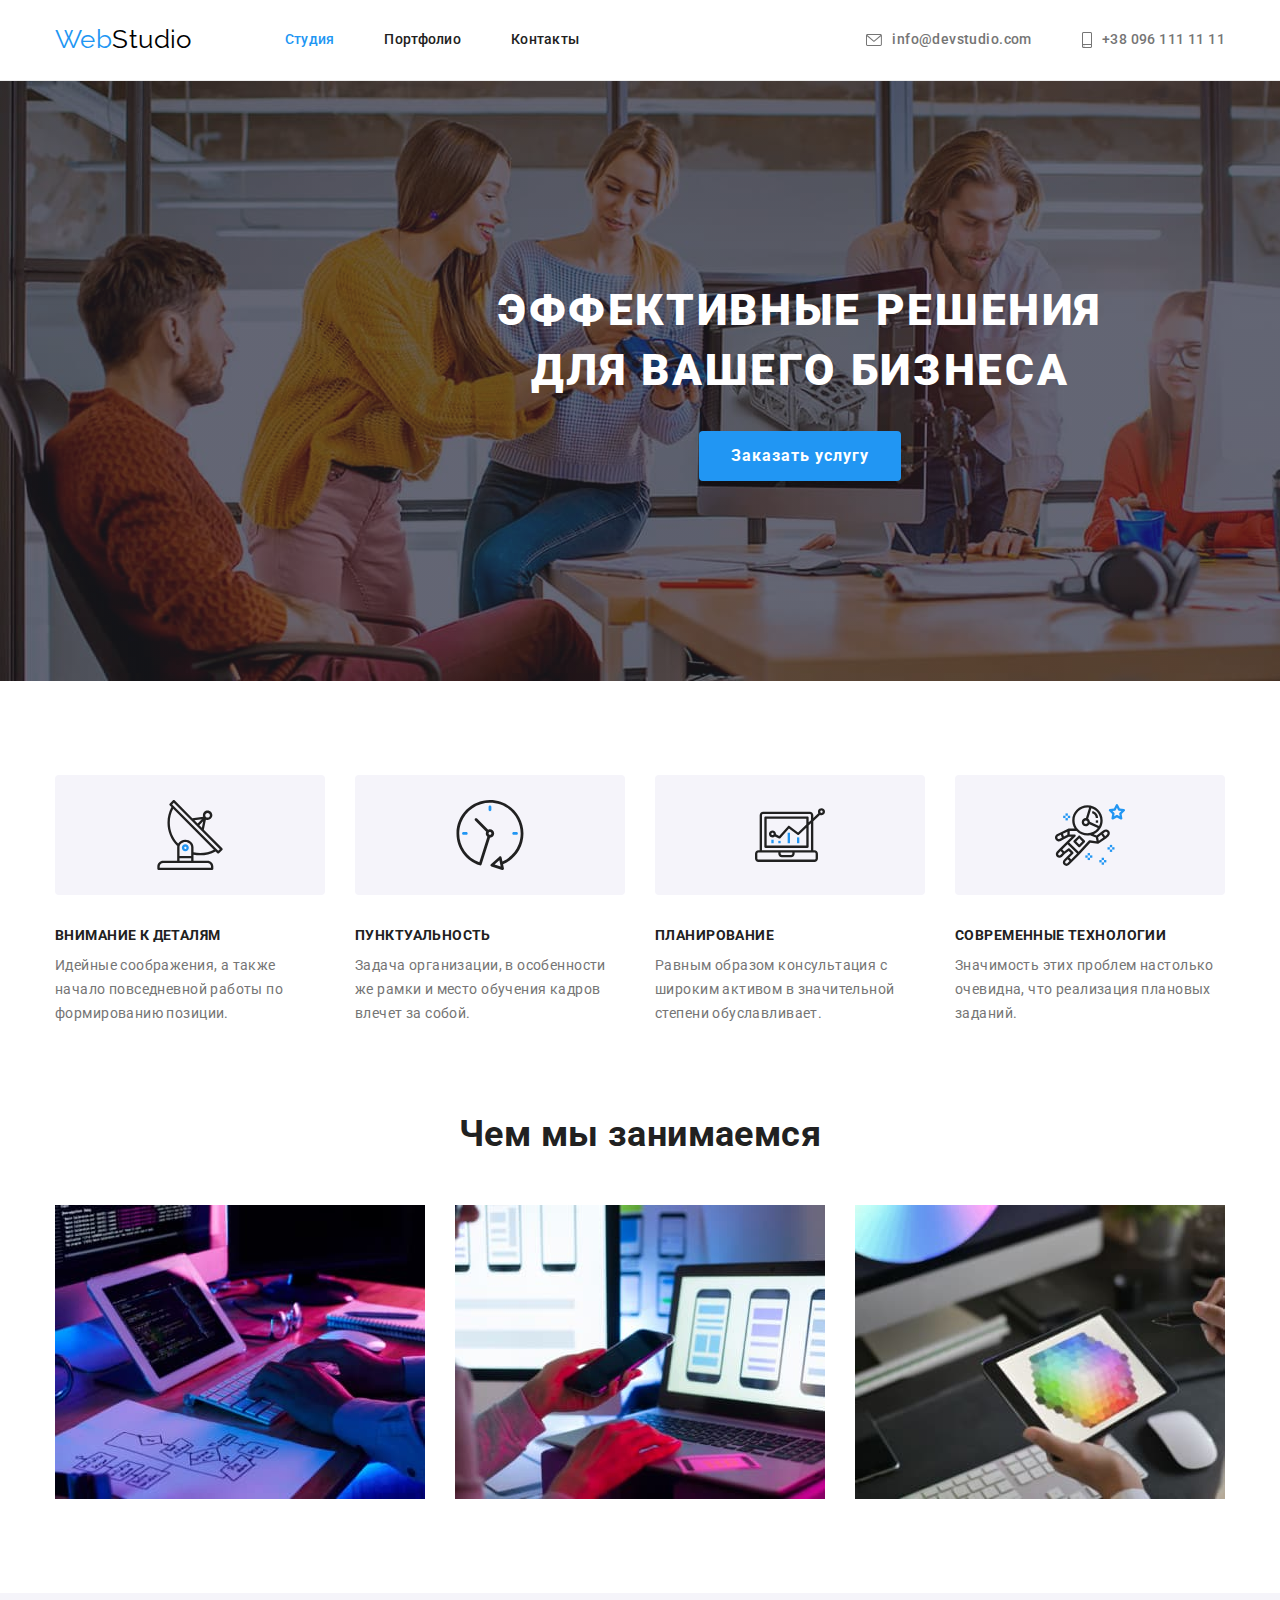
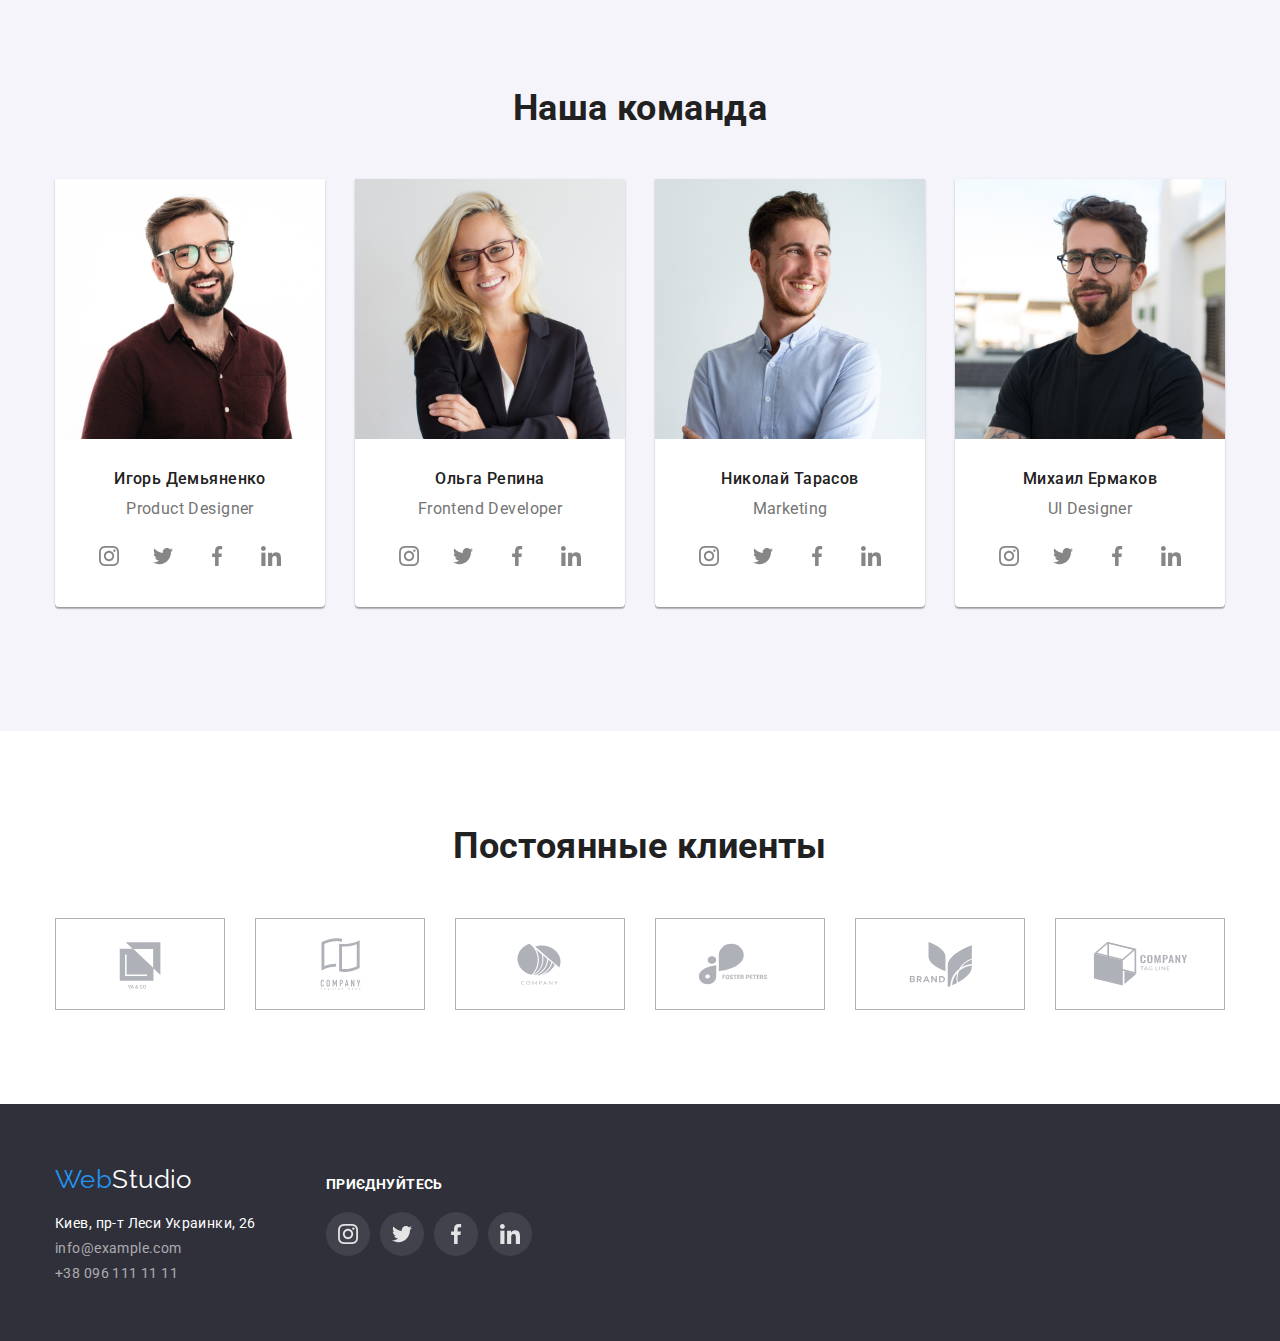
==== index.html @ fe099a64 "Add files via upload" ====
<!DOCTYPE html>
<html lang="en">
  <head>
    <meta charset="UTF-8" />
    <meta http-equiv="X-UA-Compatible" content="IE=edge" />
    <meta name="viewport" content="width=device-width, initial-scale=1.0" />
    <title>WebStudio</title>
    <link rel="preconnect" href="https://fonts.googleapis.com" />
    <link rel="preconnect" href="https://fonts.gstatic.com" crossorigin />
    <link
      href="https://fonts.googleapis.com/css2?family=Raleway:wght@700&family=Roboto:wght@400;500;700;900&display=swap"
      rel="stylesheet"
    />
    <link
      rel="stylesheet"
      href="https://cdn.jsdelivr.net/npm/modern-normalize@1.1.0/modern-normalize.min.css"
    />
    <link rel="stylesheet" href="./css/styles.css" />
  </head>
  <body>
    <!-- Header -->
    <header class="page-header">
      <div class="container header-container">
        <nav class="page-nav">
          <a class="logo" href="./index.html">Web<span class="logo-part-header">Studio</span></a>
          <!-- Навигация -->
          <ul class="menu">
            <li class="menu-item">
              <a class="menu-link current" href="./index.html">Студия</a>
            </li>
            <li class="menu-item">
              <a class="menu-link" href="./portfolio.html">Портфолио</a>
            </li>
            <li class="menu-item">
              <a class="menu-link" href="">Контакты</a>
            </li>
          </ul>
        </nav>

        <!-- Контакты -->
        <ul class="contacts">
          <li class="email">
            <a class="mail" href="mailto:info@devstudio.com"
              >info@devstudio.com
              <svg class="mail-icon" width="16" height="12">
                <use href="./images/icons.svg#mail"></use>
              </svg>
            </a>
          </li>
          <li class="phone">
            <a class="phone-number" href="tel:+380961111111"
              >+38 096 111 11 11
              <svg class="phone-icon" width="10" height="16">
                <use href="./images/icons.svg#smartphone"></use>
              </svg>
            </a>
          </li>
        </ul>
      </div>
    </header>

    <main>
      <!-- HERO -->
      <section class="hero section">
        <div class="container">
          <h1 class="hero-title">Эффективные решения для вашего бизнеса</h1>
          <button class="modal-btn" type="button">Заказать услугу</button>
        </div>
      </section>

      <!-- Особенности -->

      <section class="futures section">
        <div class="container">
          <h2 class="futures-h visually-hidden">Наш подход к работе</h2>
          <ul class="futures-list">
            <li class="futures-section-item">
              <svg class="futures-icon" width="70" height="70">
                <use href="./images/icons.svg#antenna"></use>
              </svg>
              <h3 class="future-title">Внимание к деталям</h3>
              <p class="future-text">
                Идейные соображения, а также начало повседневной работы по формированию позиции.
              </p>
            </li>
            <li class="futures-section-item">
              <svg class="futures-icon" width="70" height="70">
                <use href="./images/icons.svg#clock"></use>
              </svg>
              <h3 class="future-title">Пунктуальность</h3>
              <p class="future-text">
                Задача организации, в особенности же рамки и место обучения кадров влечет за собой.
              </p>
            </li>
            <li class="futures-section-item">
              <svg class="futures-icon" width="70" height="70">
                <use href="./images/icons.svg#diagram"></use>
              </svg>
              <h3 class="future-title">Планирование</h3>
              <p class="future-text">
                Равным образом консультация с широким активом в значительной степени обуславливает.
              </p>
            </li>
            <li class="futures-section-item">
              <svg class="futures-icon" width="70" height="70">
                <use href="./images/icons.svg#astronaut"></use>
              </svg>
              <h3 class="future-title">Современные технологии</h3>
              <p class="future-text">
                Значимость этих проблем настолько очевидна, что реализация плановых заданий.
              </p>
            </li>
          </ul>
        </div>
      </section>
      <!-- Работы -->
      <section class="works section">
        <div class="container">
          <h2 class="section-title">Чем мы занимаемся</h2>
          <ul class="work-list">
            <li class="work-img">
              <img src="./images/box1.jpg" alt="PC" width="370" />
            </li>
            <li class="work-img">
              <img src="./images/box2.jpg" alt="Smartphone" width="370" />
            </li>
            <li class="work-img">
              <img src="./images/box3.jpg" alt="Pocket" width="370" />
            </li>
          </ul>
        </div>
      </section>
      <!-- Команда -->
      <section class="team section">
        <div class="container">
          <h2 class="section-title">Наша команда</h2>
          <ul class="team-peoples">
            <li class="team-member">
              <img src="./images/img.jpg" alt="Игорь Демьяненко" width="270" />
              <div class="team-people-info">
                <h3 class="team-name">Игорь Демьяненко</h3>
                <p class="team-position">Product Designer</p>
                <ul class="social-list">
                  <li class="social-list-item">
                    <a href="" class="social-list-link">
                      <svg class="social-list-icon" width="20" height="20">
                        <use href="./images/icons.svg#instagram"></use>
                      </svg>
                    </a>
                  </li>
                  <li class="social-list-item">
                    <a href="" class="social-list-link">
                      <svg class="social-list-icon" width="20" height="20">
                        <use href="./images/icons.svg#twitter"></use>
                      </svg>
                    </a>
                  </li>
                  <li class="social-list-item">
                    <a href="" class="social-list-link">
                      <svg class="social-list-icon" width="20" height="20">
                        <use href="./images/icons.svg#facebook"></use>
                      </svg>
                    </a>
                  </li>
                  <li class="social-list-item">
                    <a href="" class="social-list-link">
                      <svg class="social-list-icon" width="20" height="20">
                        <use href="./images/icons.svg#linkedin"></use>
                      </svg>
                    </a>
                  </li>
                </ul>
              </div>
            </li>
            <li class="team-member">
              <img src="./images/img1.jpg" alt="Ольга Репина" width="270" />
              <div class="team-people-info">
                <h3 class="team-name">Ольга Репина</h3>
                <p class="team-position">Frontend Developer</p>
                <ul class="social-list">
                  <li class="social-list-item">
                    <a href="" class="social-list-link">
                      <svg class="social-list-icon" width="20" height="20">
                        <use href="./images/icons.svg#instagram"></use>
                      </svg>
                    </a>
                  </li>
                  <li class="social-list-item">
                    <a href="" class="social-list-link">
                      <svg class="social-list-icon" width="20" height="20">
                        <use href="./images/icons.svg#twitter"></use>
                      </svg>
                    </a>
                  </li>
                  <li class="social-list-item">
                    <a href="" class="social-list-link">
                      <svg class="social-list-icon" width="20" height="20">
                        <use href="./images/icons.svg#facebook"></use>
                      </svg>
                    </a>
                  </li>
                  <li class="social-list-item">
                    <a href="" class="social-list-link">
                      <svg class="social-list-icon" width="20" height="20">
                        <use href="./images/icons.svg#linkedin"></use>
                      </svg>
                    </a>
                  </li>
                </ul>
              </div>
            </li>
            <li class="team-member">
              <img src="./images/img2.jpg" alt="Николай Тарасов" width="270" />
              <h3 class="team-name">Николай Тарасов</h3>
              <p class="team-position">Marketing</p>
              <ul class="social-list">
                <li class="social-list-item">
                  <a href="" class="social-list-link">
                    <svg class="social-list-icon" width="20" height="20">
                      <use href="./images/icons.svg#instagram"></use>
                    </svg>
                  </a>
                </li>
                <li class="social-list-item">
                  <a href="" class="social-list-link">
                    <svg class="social-list-icon" width="20" height="20">
                      <use href="./images/icons.svg#twitter"></use>
                    </svg>
                  </a>
                </li>
                <li class="social-list-item">
                  <a href="" class="social-list-link">
                    <svg class="social-list-icon" width="20" height="20">
                      <use href="./images/icons.svg#facebook"></use>
                    </svg>
                  </a>
                </li>
                <li class="social-list-item">
                  <a href="" class="social-list-link">
                    <svg class="social-list-icon" width="20" height="20">
                      <use href="./images/icons.svg#linkedin"></use>
                    </svg>
                  </a>
                </li>
              </ul>
            </li>
            <li class="team-member">
              <img src="./images/img3.jpg" alt="Михаил Ермаков" width="270" />
              <h3 class="team-name">Михаил Ермаков</h3>
              <p class="team-position">UI Designer</p>
              <ul class="social-list">
                <li class="social-list-item">
                  <a href="" class="social-list-link">
                    <svg class="social-list-icon" width="20" height="20">
                      <use href="./images/icons.svg#instagram"></use>
                    </svg>
                  </a>
                </li>
                <li class="social-list-item">
                  <a href="" class="social-list-link">
                    <svg class="social-list-icon" width="20" height="20">
                      <use href="./images/icons.svg#twitter"></use>
                    </svg>
                  </a>
                </li>
                <li class="social-list-item">
                  <a href="" class="social-list-link">
                    <svg class="social-list-icon" width="20" height="20">
                      <use href="./images/icons.svg#facebook"></use>
                    </svg>
                  </a>
                </li>
                <li class="social-list-item">
                  <a href="" class="social-list-link">
                    <svg class="social-list-icon" width="20" height="20">
                      <use href="./images/icons.svg#linkedin"></use>
                    </svg>
                  </a>
                </li>
              </ul>
            </li>
          </ul>
        </div>
      </section>
      <!-- Regular Customers -->
      <section class="regular-customers section">
        <div class="container">
          <h2 class="section-title">Постоянные клиенты</h2>
          <ul class="customers-list">
            <li class="customers-list-item">
              <a href="" class="customers-list-link">
                <svg class="customers-list-icon" width="106" height="60">
                  <use href="./images/icons.svg#Logo"></use>
                </svg>
              </a>
            </li>
            <li class="customers-list-item">
              <a href="" class="customers-list-link">
                <svg class="customers-list-icon" width="106" height="60">
                  <use href="./images/icons.svg#Logo-1"></use>
                </svg>
              </a>
            </li>
            <li class="customers-list-item">
              <a href="" class="customers-list-link">
                <svg class="customers-list-icon" width="106" height="60">
                  <use href="./images/icons.svg#Logo-2"></use>
                </svg>
              </a>
            </li>
            <li class="customers-list-item">
              <a href="" class="customers-list-link">
                <svg class="customers-list-icon" width="106" height="60">
                  <use href="./images/icons.svg#Logo-3"></use>
                </svg>
              </a>
            </li>
            <li class="customers-list-item">
              <a href="" class="customers-list-link">
                <svg class="customers-list-icon" width="106" height="60">
                  <use href="./images/icons.svg#Logo-4"></use>
                </svg>
              </a>
            </li>
            <li class="customers-list-item">
              <a href="" class="customers-list-link">
                <svg class="customers-list-icon" width="106" height="60">
                  <use href="./images/icons.svg#Logo-5"></use>
                </svg>
              </a>
            </li>
          </ul>
        </div>
      </section>
    </main>

    <!-- Footer -->
    <footer class="footer">
      <div class="footer-info container">
        <div class="footer-left-side">
          <a class="logo-footer" href="./index.html"
            >Web<span class="logo-part-footer">Studio</span></a
          >

          <ul class="contacts-footer">
            <li class="footer-adress">
              <a class="post-address" href="">Киев, пр-т Леси Украинки, 26</a>
            </li>
            <li class="footer-adress">
              <a class="mail-footer" href="mailto:info@example.com">info@example.com</a>
            </li>
            <li><a class="phone-number-footer" href="tel:+380961111111">+38 096 111 11 11</a></li>
          </ul>
        </div>
        <div class="footer-right-side">
          <p class="invitation">приєднуйтесь</p>
          <ul class="social-list-footer">
            <li class="footer-social-item">
              <a href="" class="footer-social-link">
                <svg class="footer-social-icon" width="20" height="20">
                  <use href="./images/icons.svg#instagram"></use>
                </svg>
              </a>
            </li>
            <li class="footer-social-item">
              <a href="" class="footer-social-link">
                <svg class="footer-social-icon" width="20" height="20">
                  <use href="./images/icons.svg#twitter"></use>
                </svg>
              </a>
            </li>
            <li class="footer-social-item">
              <a href="" class="footer-social-link">
                <svg class="footer-social-icon" width="20" height="20">
                  <use href="./images/icons.svg#facebook"></use>
                </svg>
              </a>
            </li>
            <li class="footer-social-item">
              <a href="" class="footer-social-link">
                <svg class="footer-social-icon" width="20" height="20">
                  <use href="./images/icons.svg#linkedin"></use>
                </svg>
              </a>
            </li>
          </ul>
        </div>
      </div>
    </footer>
  </body>
</html>
---- css/styles.css ----
body {
    font-family: 'Roboto', sans-serif;
    color: #212121;
    font-size: 14px;
    letter-spacing: 0.03em;    
}

:root {
    --primary-font: 'Roboto', sans-serif;
    --secondary-font: 'Raleway', sans-serif;
    --primary-text-color: #212121;
    --secondary-text-color: #757575;
    --accent-color: #2196F3;
    --white-color: #FFFFFF;
    --black-color: #000000;
    --background-color: #F5F4FA;   
    --icons-color: #AFB1B8;
}

h1,
h2,
h3,
h4,
p {
    margin-top: 0;
    margin-bottom: 0;
}

ul {
    list-style: none;
    margin-top: 0;
    margin-bottom: 0;
    padding-left: 0; 
}

img {
    display: block;
}

button {
    cursor: pointer;
}

.container {
    width: 1200px;
    margin-left: auto;
    margin-right: auto;
    padding-left: 15px;
    padding-right: 15px;

}

.section {
    padding-top: 94px;
    padding-bottom: 94px;

}

.section-title {
    font-size: 36px;
    line-height: 1.17;
    text-align: center;
    color: var(--primary-text-color);
    margin-bottom: 50px;
}


a {
    text-decoration: none;
}

       /* LOGO */
.logo {
    
    font-family: var(--secondary-font);
    font-size: 26px;
    line-height: 1.2;       
    color: var(--accent-color);
    margin-right: 93px;
}

.logo-part-header {
    color: var(--black-color)
}

        /* Навигация */

.page-header {
    padding-top: 24px;
    padding-bottom: 25px;
    border-bottom: 1px solid #ECECEC;
}

.page-nav {
    display: flex;
}

.header-container {
    display: flex;
    align-items: center;

}


.menu {
    display: flex;
    align-items: center;

}

.menu-link {
    font-weight: 500;
    line-height: 1.14;
    letter-spacing: 0.02em;
    color: var(--primary-text-color);
    
}

.menu-link:hover,
.menu-link:focus {
    color: var(--accent-color);
}

.menu-item:not(:last-child) {
    margin-right: 50px;
}

.current {
    color: var(--accent-color);
}

        /* Контакты */

.contacts {
    display: flex;
    margin-left: auto;
    align-items: center;    
    
}

.email {
    margin-right: 50px;
}

.mail {
    display: flex;
    justify-content: center;
    align-items: center;
    font-weight: 500;
    line-height: 1.71;   
    color: var(--secondary-text-color);
}

.phone {
    cursor: pointer;
    color: var(--accent-color);
}

.phone-number {
    display: flex;
    justify-content: center;
    align-items: center;
    font-weight: 500;
    line-height: 1.14;
    color: var(--secondary-text-color);
    

}

.mail:hover,
.mail:focus,
.phone-number:hover,
.phone-number:focus {
    cursor: pointer;
    color: var(--accent-color);
}

.mail-icon {
    margin-right: 10px;
    order: -1;
    align-self: center;
    fill: currentColor;

}

.phone-icon {
    margin-right: 10px;
    order: -1;
    align-self: center;
    fill: currentColor;

}


.email:hover,
.email:focus,
.phone:hover,
.phone:focus,
.mail-footer:hover,
.mail-footer:focus,
.phone-number-footer:hover,
.phone-number-footer:focus {
    color: var(--accent-color);
}

    /* HERO */

.hero { 
    justify-content: center;
    align-items: center;
    width: 1600px;
    height: 600px;
    padding: 0;
    text-align: center;
    background: rgba(47, 48, 58, 0.4);
    background-image: linear-gradient(rgba(47, 48, 58, 0.4), rgba(47, 48, 58, 0.4)), url(../images/hero.jpg);
    background-size: cover;
    
}



.hero-title {
    display: flex;
    justify-content: center;
    align-items: center;
    font-weight: 900;
    font-size: 44px;
    line-height: 1.36;
    letter-spacing: 0.06em;
    text-transform: uppercase;
    color: var(--white-color);
    width: 696px;
    padding-top: 200px;
    margin-bottom: 30px;
    margin-left: auto;
    margin-right: auto;

}

.modal-btn {
    font-weight: 700;
    font-size: 16px;
    line-height: 1.88;

    align-items: center;
    text-align: center;
    letter-spacing: 0.06em;
    color: var(--white-color);
    
    background-color: var(--accent-color);
    box-shadow: 0px 4px 4px rgba(0, 0, 0, 0.15);
    border-radius: 4px;
    min-width: 200px;
    border: none;
    cursor: pointer;
    margin-left: auto;
    margin-right: auto;
    padding-top: 10px;
    padding-bottom: 10px;
    padding-left: 32px;
    padding-right: 32px;
    
}

.modal-btn:hover,
.modal-btn:focus {
    color: #188CE8;

}

   /* Особенности */

.visually-hidden {
    position: absolute;
    white-space: nowrap;
    width: 1px;
    height: 1px;
    overflow: hidden;
    border: 0;
    padding: 0;
    clip: rect(0 0 0 0);
    clip-path: inset(50%);
    margin: -1px;
}


.futures-list {
    display: flex;
    justify-content: space-between;
    padding-bottom: 94px;
}

.futures-section-item {
    
    width: 270px;
    height: 120px;

    background: #F5F4FA;
    border-radius: 4px;
    margin-bottom: 30px;
}

.futures-icon {
    margin: 25px 100px;
}

.future-title { 
    font-size: 14px;
    line-height: 1.14;
    text-transform: uppercase;
    color: var(--primary-text-color);
    width: 270px;
    margin-top: 30px;
    margin-bottom: 10px;
}

.future-text {
    line-height: 1.71;
    color: var(--secondary-text-color);   
}

  /* Работы */

.works {
    padding-top: 0;
}


.work-list {
    display: flex;
    justify-content: space-between;
    flex-wrap: wrap;
    gap: 30px;
}

    /* Команда */
.team {
    background: var(--background-color);   
}

.team-peoples {
    display: flex;
    text-align: center;
 
}

.team-member {
    display: block;
    flex-wrap: wrap;
    list-style: none;
    width: 270px;
    height: 428px;
    margin-bottom: 30px;
    margin-right: 30px;
    background: #FFFFFF;
    box-shadow: 0px 1px 3px rgba(0, 0, 0, 0.12), 0px 1px 1px rgba(0, 0, 0, 0.14), 0px 2px 1px rgba(0, 0, 0, 0.2);
    border-radius: 0px 0px 4px 4px;

}


.team-name {
font-weight: 500;
font-size: 16px;
line-height: 1.2;
color: var(--primary-text-color);
text-align: center;
padding-top: 30px;
margin-bottom: 10px;

}

.team-position {
font-weight: 400;
font-size: 16px;
line-height: 1.2;
color: var(--secondary-text-color);
text-align: center;
margin-bottom: 16px;
}

.social-list {
    display: flex;
    justify-content: center;
    gap: 10px;
}

.social-list-link {
    display: flex;
    justify-content: center;
    align-items: center;
    width: 44px;
    height: 44px;
    border-radius: 50%;
    background-color: var(--white-color);
    color: var(--secondary-text-color);
    opacity: 0.87;
}

.social-list-link:hover,
.social-list-link:focus {
    color: var(--white-color);
    background-color: var(--accent-color);

    
}

.social-list-icon {
    fill: var(--secondary-text-color);

}

.social-list-icon:hover,
.social-list-icon:focus {
    fill: var(--white-color);
}



        /* Постоянные клиенты */

.customers-list {
    display: flex;
    justify-content: center;
    gap: 30px;
}

.customers-list-item {
    width: 170px;
    height: 92px;
    border: 1px solid #AFB1B8
}
.customers-list-item:focus,
.customers-list-item:hover {
    color: var(--accent-color);
    border: 1px solid #2196F3
}


.customers-list-link {
    width: 170px;
    height: 92px;     
}

.customers-list-icon {
    margin: 16px 32px;
    fill: var(--icons-color);
}

.customers-list-icon:focus,
.customers-list-icon:hover {
    fill: var(--accent-color);
    
}


    /* Footer */
.footer {
    background: #2F303A;
    padding-top: 60px;
    padding-bottom: 60px;     
}

.footer-info {
    display: flex;
}


.logo-footer {
    font-family: var(--secondary-font);
    font-size: 26px;
    line-height: 1.2;       
    color: var(--accent-color);
    display: block;
    margin-bottom: 20px;

}

.logo-part-footer {
    color: var(--white-color);
    margin-right: 0;
}


.contacts-footer {
    font-style: normal;   
}

.footer-adress {
    margin-bottom: 9px;
}

.post-address {   
    color: var(--white-color);   
}

.mail-footer {
    color: rgba(255, 255, 255, 0.6);
}

.phone-number-footer {
    color: rgba(255, 255, 255, 0.6);
}

.footer-left-side {

}

.footer-right-side {
    padding-top: 12px;
    margin-left: 70px;

}

.invitation {
    font-weight: 700;
    font-size: 14px;
    line-height: 16px;
    letter-spacing: 0.03em;
    text-transform: uppercase;
    color: var(--white-color);
    margin-bottom: 20px;
}
.social-list-footer {
display: flex;
justify-content: center;
gap: 10px;
}

.footer-social-link {
    display: flex;
    justify-content: center;
    align-items: center;
    width: 44px;
    height: 44px;
    border-radius: 50%;
    background-color: var(--white-color);
    color: var(--secondary-text-color);
    opacity: 0.87;
    background: rgba(255, 255, 255, 0.1);
}

.footer-social-link:hover,
.footer-social-link:focus {
    background-color: var(--accent-color);
}

.footer-social-icon {
    fill: var(--white-color);

}

.footer-social-icon:hover,
.footer-social-icon:focus {
    fill: var(--white-color);
}


  /* PORTFOLIO */

   /* Кнопки фільтрації */

.visually-hidden {
    position: absolute;
    white-space: nowrap;
    width: 1px;
    height: 1px;
    overflow: hidden;
    border: 0;
    padding: 0;
    clip: rect(0 0 0 0);
    clip-path: inset(50%);
    margin: -1px;
}

.filter-btn {
    border: none;
    font-family: inherit;
    font-weight: 500;
    font-size: 16px;
    line-height: 1.62;
    text-align: center;
    
    color: var(--primary-text-color);
    background: var(--background-color);
    border-radius: 4px;
    
    cursor: pointer;
    display: flex;
    justify-content:center;
    padding: 6px 22px;
}
 

.filter-btn:hover,
.filter-btn:focus {
    background: var(--accent-color);
    color: var(--white-color);
    box-shadow: 0px 3px 1px rgba(0, 0, 0, 0.1), 0px 1px 2px rgba(0, 0, 0, 0.08), 0px 2px 2px rgba(0, 0, 0, 0.12);
    border-radius: 4px;
}

.active {
    background: var(--accent-color);
    color: var(--white-color);   
}

.filter-button {
    display: flex;
    justify-content: center;
    gap: 8px;   
    margin-bottom: 50px;
}

   /* Проекти студії */

.all-projects {
    display: flex;
    flex-wrap: wrap;
    gap: 30px; 
}

.project-card {
    background: #FFFFFF;
    box-shadow: 0px 1px 1px rgba(0, 0, 0, 0.12), 0px 4px 4px rgba(0, 0, 0, 0.06), 1px 4px 6px rgba(0, 0, 0, 0.16);
}

.project-card-title:hover {
    cursor: pointer;
    background: var(--accent-color);
    box-shadow: 0px 1px 1px rgba(0, 0, 0, 0.12), 0px 4px 4px rgba(0, 0, 0, 0.06), 1px 4px 6px rgba(0, 0, 0, 0.16);

}

.project-card-title {
    padding-top: 20px;
    border: 1px solid #EEEEEE;
    padding-bottom: 20px;
    padding-left: 24px;
    padding-right: 24px;
}

.project-title {
    font-size: 18px;
    line-height: 2;
    letter-spacing: 0.06em;
    color: var(--primary-text-color);
    margin-bottom: 4px;
}

.project-description {
    font-size: 16px;
    line-height: 1.88;
    color: var(--secondary-text-color);
}
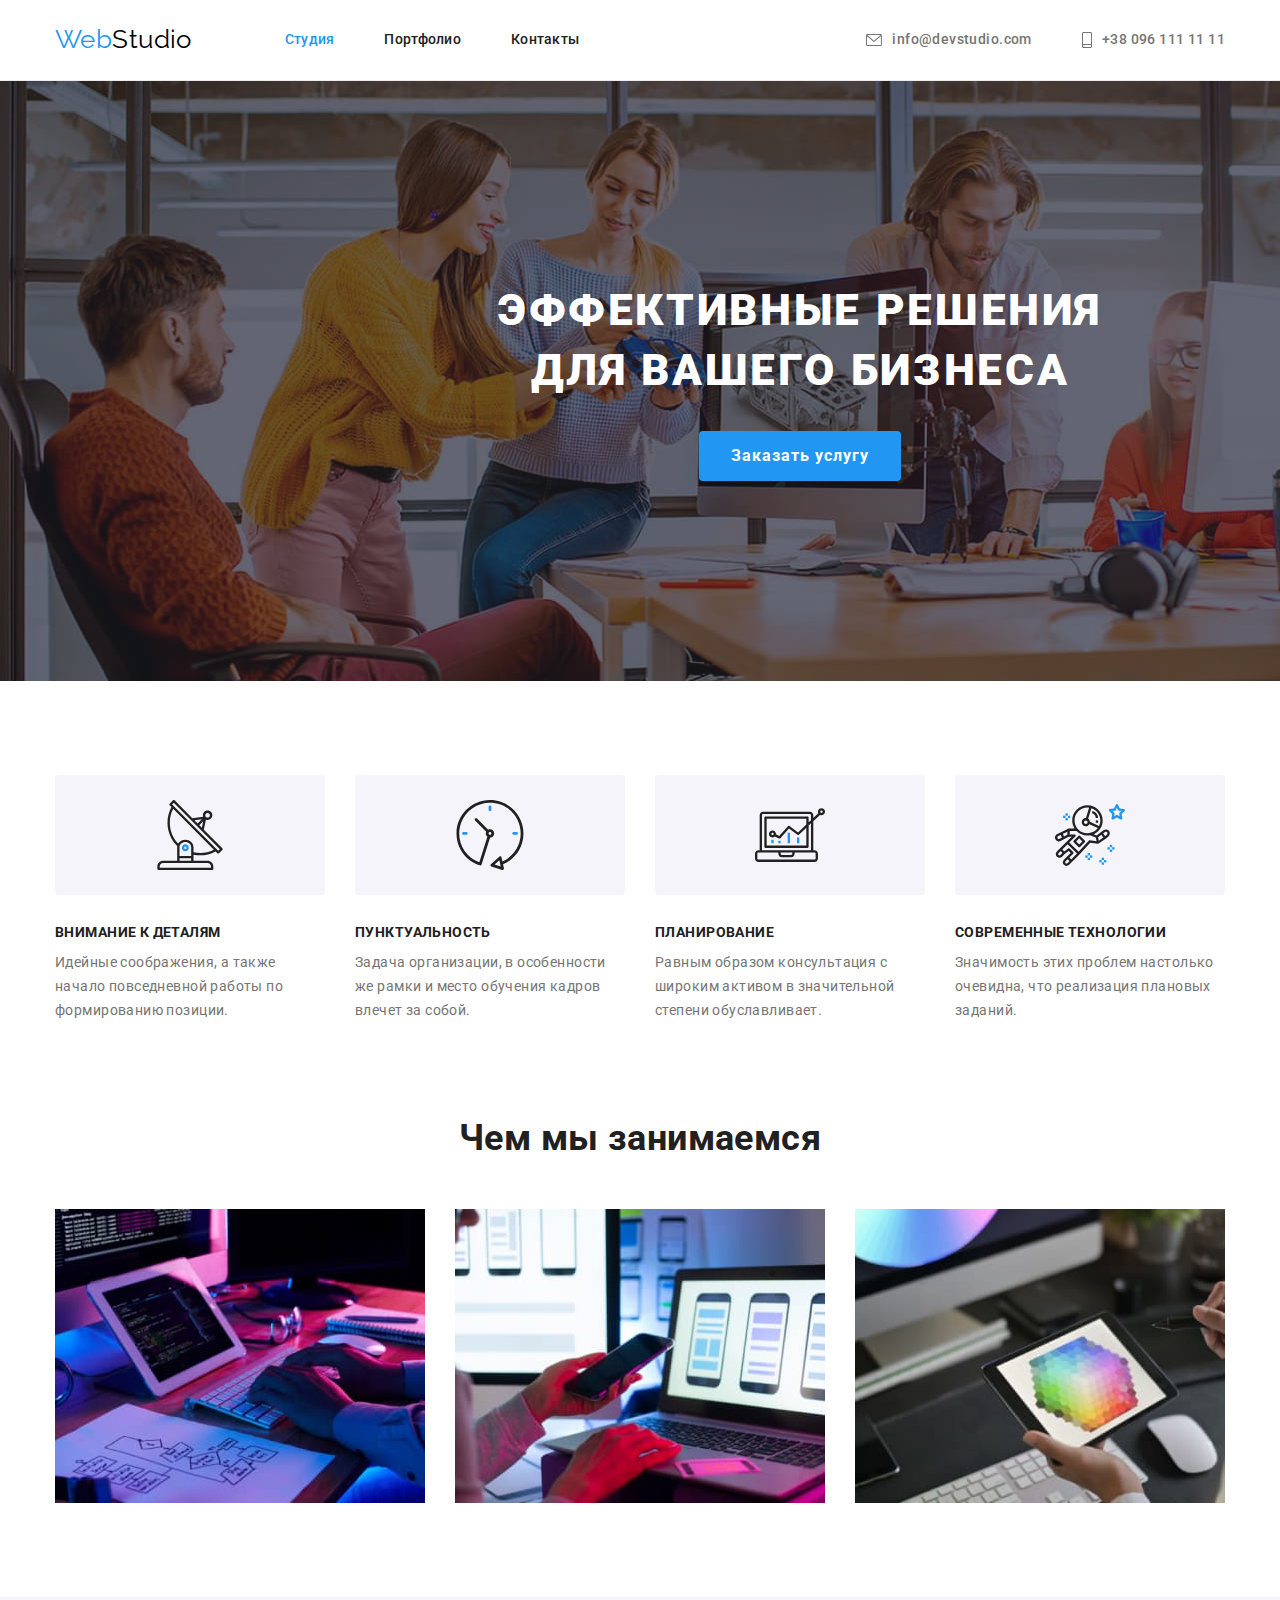
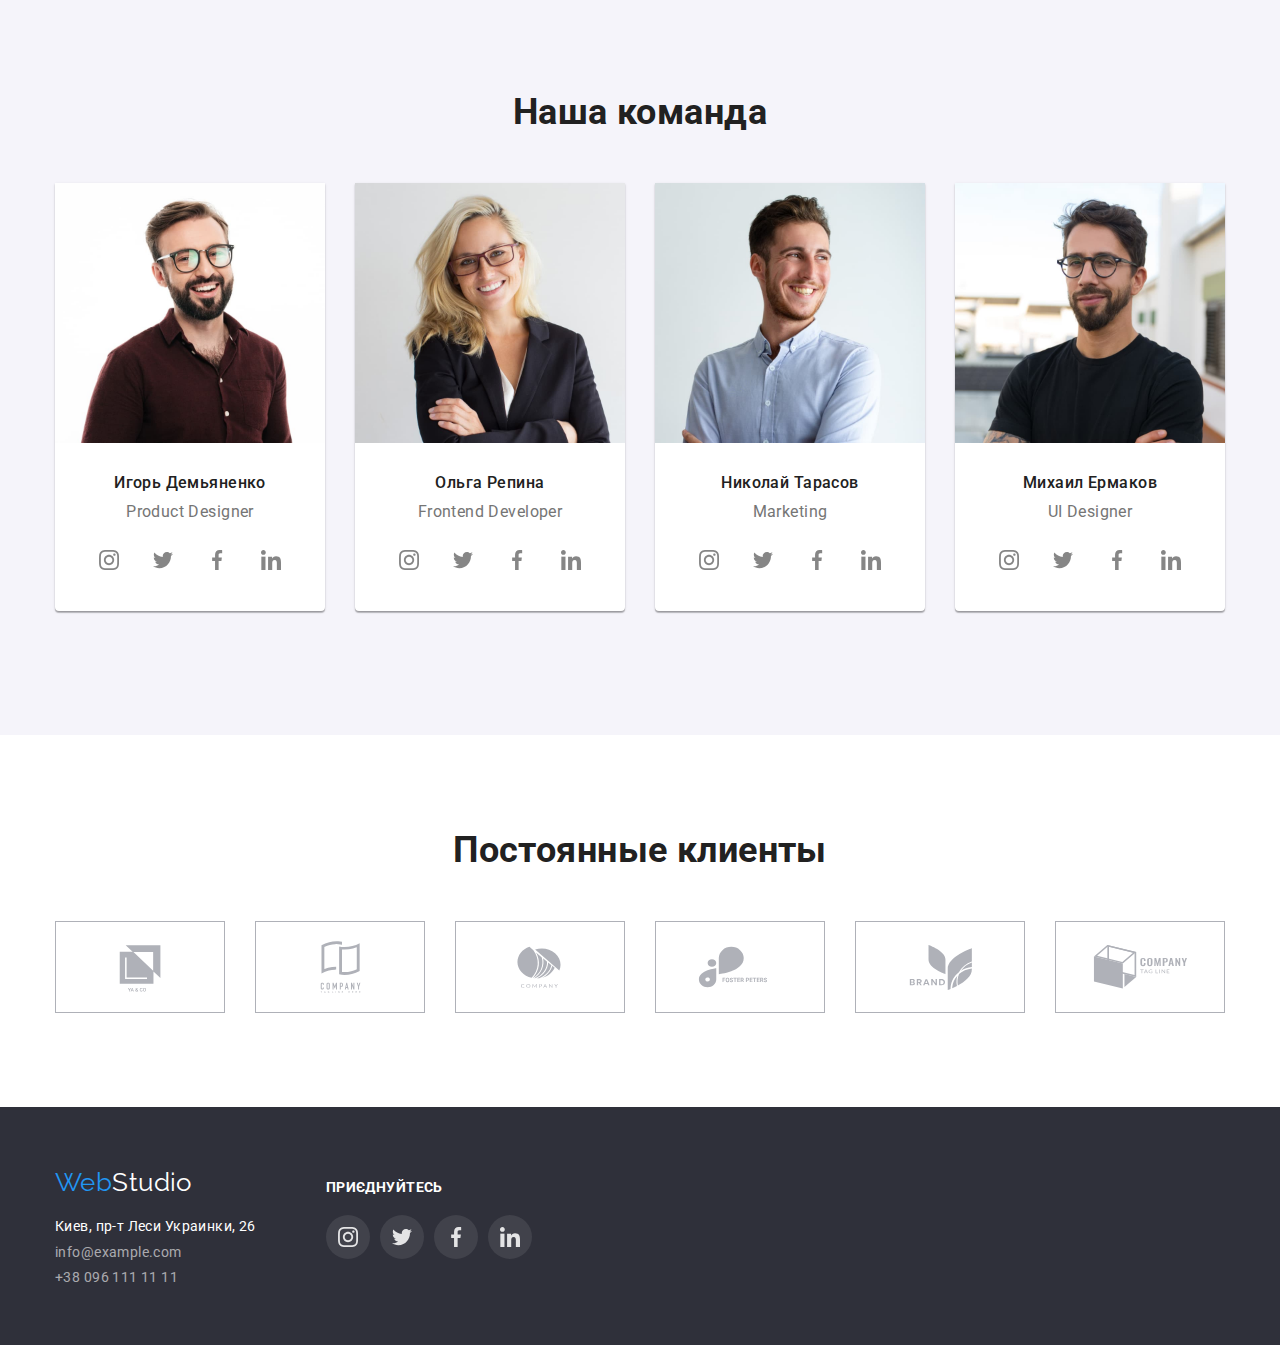
==== commit e3e586fa: "Futures" ====
--- a/index.html
+++ b/index.html
@@ -75,36 +75,44 @@
           <h2 class="futures-h visually-hidden">Наш подход к работе</h2>
           <ul class="futures-list">
             <li class="futures-section-item">
-              <svg class="futures-icon" width="70" height="70">
-                <use href="./images/icons.svg#antenna"></use>
-              </svg>
+              <div class="futures-element">
+                <svg class="futures-icon" width="70" height="70">
+                  <use href="./images/icons.svg#antenna"></use>
+                </svg>
+              </div>
               <h3 class="future-title">Внимание к деталям</h3>
               <p class="future-text">
                 Идейные соображения, а также начало повседневной работы по формированию позиции.
               </p>
             </li>
             <li class="futures-section-item">
-              <svg class="futures-icon" width="70" height="70">
-                <use href="./images/icons.svg#clock"></use>
-              </svg>
+              <div class="futures-element">
+                <svg class="futures-icon" width="70" height="70">
+                  <use href="./images/icons.svg#clock"></use>
+                </svg>
+              </div>
               <h3 class="future-title">Пунктуальность</h3>
               <p class="future-text">
                 Задача организации, в особенности же рамки и место обучения кадров влечет за собой.
               </p>
             </li>
             <li class="futures-section-item">
-              <svg class="futures-icon" width="70" height="70">
-                <use href="./images/icons.svg#diagram"></use>
-              </svg>
+              <div class="futures-element">
+                <svg class="futures-icon" width="70" height="70">
+                  <use href="./images/icons.svg#diagram"></use>
+                </svg>
+              </div>
               <h3 class="future-title">Планирование</h3>
               <p class="future-text">
                 Равным образом консультация с широким активом в значительной степени обуславливает.
               </p>
             </li>
             <li class="futures-section-item">
-              <svg class="futures-icon" width="70" height="70">
-                <use href="./images/icons.svg#astronaut"></use>
-              </svg>
+              <div class="futures-element">
+                <svg class="futures-icon" width="70" height="70">
+                  <use href="./images/icons.svg#astronaut"></use>
+                </svg>
+              </div>
               <h3 class="future-title">Современные технологии</h3>
               <p class="future-text">
                 Значимость этих проблем настолько очевидна, что реализация плановых заданий.
--- a/css/styles.css
+++ b/css/styles.css
@@ -288,21 +288,21 @@
 .futures-list {
     display: flex;
     justify-content: space-between;
-    padding-bottom: 94px;
 }
 
 .futures-section-item {
-    
     width: 270px;
+}
+
+.futures-element {
+    display: flex;
+    align-items: center;
+    justify-content: center;
     height: 120px;
-
     background: #F5F4FA;
     border-radius: 4px;
     margin-bottom: 30px;
-}
-
-.futures-icon {
-    margin: 25px 100px;
+
 }
 
 .future-title { 
